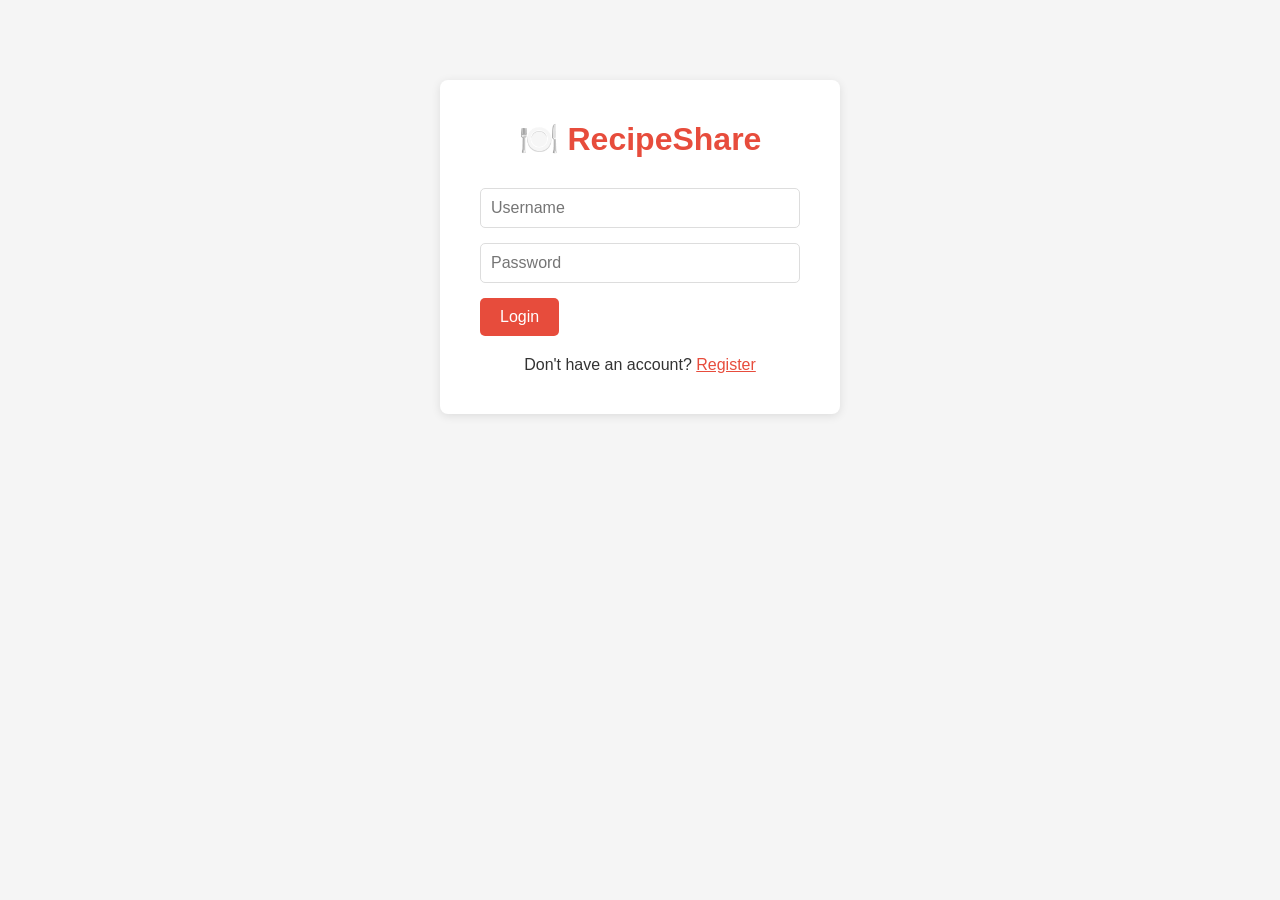
==== frontend/create_recipe.html @ fc5480e8 "Initial Frontend Part" ====
<!DOCTYPE html>
<html>
<head>
    <title>Create Recipe - RecipeShare</title>
    <link rel="stylesheet" href="css/style.css">
</head>
<body>
    <nav>
        <a href="index.html">🍽️ RecipeShare</a>
        <div class="nav-links">
            <a href="profile.html">My Profile</a>
            <button onclick="logout()">Logout</button>
        </div>
    </nav>
    <div class="container">
        <div class="card">
            <h1>Create Recipe</h1>
            <form id="createRecipeForm">
                <input type="text" id="title" placeholder="Recipe Title" />
                <textarea id="description" placeholder="Description" rows="4"></textarea>
                <input type="number" id="prep_time" placeholder="Prep time (mins)" />
                <input type="number" id="cook_time" placeholder="Cook time (mins)" />
                <select id="difficulty">
                    <option value="easy">Easy</option>
                    <option value="medium">Medium</option>
                    <option value="hard">Hard</option>
                </select>
                <input type="text" id="cuisine" placeholder="Cuisine (e.g. Indian)" />
                <input type="file" id="cover_image" accept="image/*" />
                <label>
                    <input type="checkbox" id="is_published" checked> Publish immediately
                </label><br><br>
                <button type="submit">Create Recipe</button>
            </form>
        </div>
    </div>
    <script src="js/api.js"></script>
    <script src="js/create_recipe.js"></script>
</body>
</html>
---- frontend/css/style.css ----
* {
    margin: 0;
    padding: 0;
    box-sizing: border-box;
}

body {
    font-family: Arial, sans-serif;
    background-color: #f5f5f5;
    color: #333;
}

nav {
    background-color: #e74c3c;
    padding: 15px 30px;
    display: flex;
    justify-content: space-between;
    align-items: center;
}

nav a {
    color: white;
    text-decoration: none;
    font-size: 20px;
    font-weight: bold;
}

nav .nav-links a, nav .nav-links button {
    color: white;
    text-decoration: none;
    margin-left: 15px;
    background: none;
    border: none;
    cursor: pointer;
    font-size: 16px;
}

.container {
    max-width: 900px;
    margin: 30px auto;
    padding: 0 20px;
}

.card {
    background: white;
    border-radius: 8px;
    padding: 20px;
    margin-bottom: 20px;
    box-shadow: 0 2px 4px rgba(0,0,0,0.1);
}

.card h2 {
    margin-bottom: 10px;
    color: #e74c3c;
}

.card p {
    margin-bottom: 8px;
    color: #666;
}

.card a {
    color: #e74c3c;
    text-decoration: none;
    font-weight: bold;
}

input, textarea, select {
    width: 100%;
    padding: 10px;
    margin-bottom: 15px;
    border: 1px solid #ddd;
    border-radius: 5px;
    font-size: 16px;
}

button {
    background-color: #e74c3c;
    color: white;
    padding: 10px 20px;
    border: none;
    border-radius: 5px;
    cursor: pointer;
    font-size: 16px;
}

button:hover {
    background-color: #c0392b;
}

.auth-container {
    max-width: 400px;
    margin: 80px auto;
    background: white;
    padding: 40px;
    border-radius: 8px;
    box-shadow: 0 2px 10px rgba(0,0,0,0.1);
}

.auth-container h1 {
    text-align: center;
    margin-bottom: 30px;
    color: #e74c3c;
}

.auth-container p {
    text-align: center;
    margin-top: 20px;
}

.auth-container a {
    color: #e74c3c;
}

.profile-header {
    text-align: center;
    padding: 30px;
    background: white;
    border-radius: 8px;
    margin-bottom: 20px;
    box-shadow: 0 2px 4px rgba(0,0,0,0.1);
}

.profile-header img {
    border-radius: 50%;
    margin-bottom: 15px;
}

.profile-stats {
    display: flex;
    justify-content: center;
    gap: 30px;
    margin-top: 15px;
}

.profile-stats p {
    text-align: center;
    font-weight: bold;
}

.like-btn {
    background: none;
    border: 1px solid #e74c3c;
    color: #e74c3c;
    padding: 8px 16px;
    border-radius: 20px;
    cursor: pointer;
    font-size: 14px;
}

.like-btn:hover {
    background-color: #e74c3c;
    color: white;
}
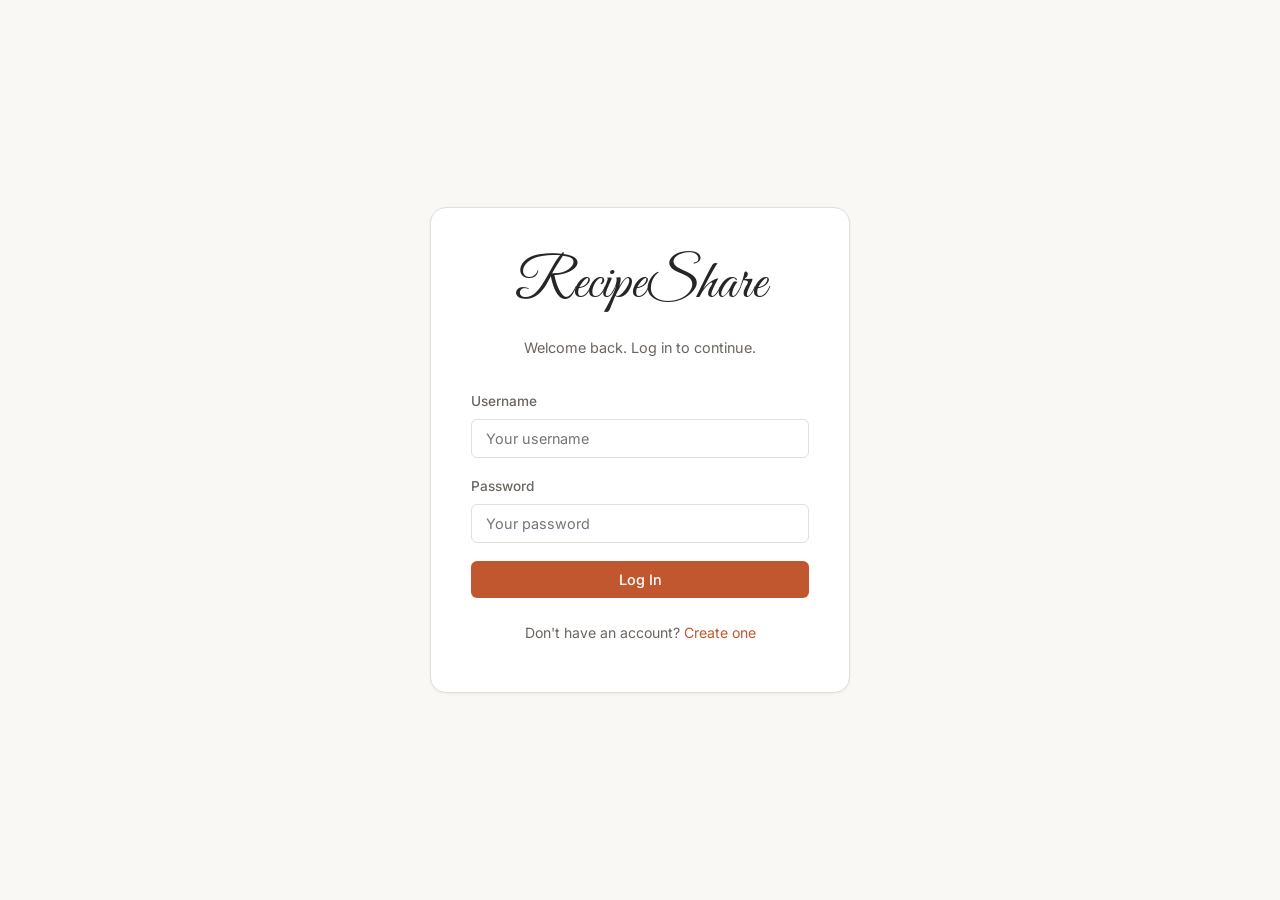
==== commit 964117a5: "UI: Complete premium frontend redesign with updated typography, dark themes, and refined layouts" ====
--- a/frontend/create_recipe.html
+++ b/frontend/create_recipe.html
@@ -1,40 +1,117 @@
 <!DOCTYPE html>
-<html>
+<html lang="en">
 <head>
-    <title>Create Recipe - RecipeShare</title>
+    <meta charset="UTF-8">
+    <meta name="viewport" content="width=device-width, initial-scale=1.0">
+    <title>Create Recipe — RecipeShare</title>
+    <meta name="description" content="Share a new recipe with the RecipeShare community.">
     <link rel="stylesheet" href="css/style.css">
 </head>
 <body>
-    <nav>
-        <a href="index.html">🍽️ RecipeShare</a>
-        <div class="nav-links">
-            <a href="profile.html">My Profile</a>
-            <button onclick="logout()">Logout</button>
+    <nav class="navbar">
+        <div class="navbar-inner">
+            <a href="index.html" class="navbar-brand">
+                 RecipeShare
+            </a>
+            <div class="nav-links">
+                <a href="index.html">Home</a>
+                <a href="profile.html">Profile</a>
+                <button class="btn-logout" onclick="logout()">Logout</button>
+            </div>
         </div>
     </nav>
+
     <div class="container">
-        <div class="card">
-            <h1>Create Recipe</h1>
-            <form id="createRecipeForm">
-                <input type="text" id="title" placeholder="Recipe Title" />
-                <textarea id="description" placeholder="Description" rows="4"></textarea>
-                <input type="number" id="prep_time" placeholder="Prep time (mins)" />
-                <input type="number" id="cook_time" placeholder="Cook time (mins)" />
-                <select id="difficulty">
-                    <option value="easy">Easy</option>
-                    <option value="medium">Medium</option>
-                    <option value="hard">Hard</option>
-                </select>
-                <input type="text" id="cuisine" placeholder="Cuisine (e.g. Indian)" />
-                <input type="file" id="cover_image" accept="image/*" />
-                <label>
-                    <input type="checkbox" id="is_published" checked> Publish immediately
-                </label><br><br>
-                <button type="submit">Create Recipe</button>
-            </form>
+        <div class="page-header">
+            <h1>Create a Recipe</h1>
+            <p>Share your culinary creation with the community</p>
         </div>
+
+        <form id="createRecipeForm">
+            <!-- Details Section -->
+            <div class="card">
+                <h2>Details</h2>
+                <div class="form-group">
+                    <label for="title">Recipe Title</label>
+                    <input type="text" id="title" class="form-input" placeholder="e.g. Classic Butter Chicken" required />
+                </div>
+
+                <div class="form-group">
+                    <label for="description">Description</label>
+                    <textarea id="description" class="form-input" placeholder="Tell people about this recipe..." rows="4" required></textarea>
+                </div>
+
+                <div class="form-row">
+                    <div class="form-group">
+                        <label for="prep_time">Prep Time (minutes)</label>
+                        <input type="number" id="prep_time" class="form-input" placeholder="15" min="0" required />
+                    </div>
+                    <div class="form-group">
+                        <label for="cook_time">Cook Time (minutes)</label>
+                        <input type="number" id="cook_time" class="form-input" placeholder="30" min="0" required />
+                    </div>
+                </div>
+
+                <div class="form-group">
+                    <label>Difficulty</label>
+                    <div class="difficulty-options">
+                        <div class="difficulty-option">
+                            <input type="radio" name="difficulty" id="diff-easy" value="easy" checked />
+                            <label for="diff-easy">Easy</label>
+                        </div>
+                        <div class="difficulty-option">
+                            <input type="radio" name="difficulty" id="diff-medium" value="medium" />
+                            <label for="diff-medium">Medium</label>
+                        </div>
+                        <div class="difficulty-option">
+                            <input type="radio" name="difficulty" id="diff-hard" value="hard" />
+                            <label for="diff-hard">Hard</label>
+                        </div>
+                    </div>
+                </div>
+
+                <div class="form-group">
+                    <label for="cuisine">Cuisine</label>
+                    <input type="text" id="cuisine" class="form-input" placeholder="e.g. Indian, Italian, Thai" required />
+                </div>
+
+                <div class="form-group">
+                    <label>Cover Image</label>
+                    <div class="image-upload-area" id="uploadArea">
+                        <input type="file" id="cover_image" accept="image/*" onchange="previewImage(this)" />
+                        <div class="upload-icon">📷</div>
+                        <div class="upload-text">Click to upload a cover photo</div>
+                    </div>
+                    <div class="image-preview" id="imagePreview">
+                        <img id="previewImg" src="" alt="Preview" />
+                    </div>
+                </div>
+
+                <label class="form-checkbox">
+                    <input type="checkbox" id="is_published" checked />
+                    Publish immediately
+                </label>
+            </div>
+
+            <!-- Ingredients Section -->
+            <div class="card">
+                <h2>Ingredients</h2>
+                <div id="ingredientsList"></div>
+                <button type="button" class="btn-add-row" onclick="addIngredientRow()">+ Add Ingredient</button>
+            </div>
+
+            <!-- Steps Section -->
+            <div class="card">
+                <h2>Steps</h2>
+                <div id="stepsList"></div>
+                <button type="button" class="btn-add-row" onclick="addStepRow()">+ Add Step</button>
+            </div>
+
+            <button type="submit" class="btn btn-primary btn-full" id="submitBtn">Create Recipe</button>
+        </form>
     </div>
+
     <script src="js/api.js"></script>
     <script src="js/create_recipe.js"></script>
 </body>
-</html>+</html>
--- a/frontend/css/style.css
+++ b/frontend/css/style.css
@@ -1,154 +1,1150 @@
-* {
+/* ============================================================
+   RecipeShare — Stylesheet
+   Warm editorial food magazine aesthetic
+   ============================================================ */
+
+@import url('https://fonts.googleapis.com/css2?family=DM+Serif+Display:ital@0;1&family=Inter:wght@400;500;600;700&family=Great+Vibes&display=swap');
+
+/* ---------- Design Tokens ---------- */
+:root {
+    --color-bg: #faf8f5;
+    --color-surface: #ffffff;
+    --color-surface-alt: #f3efe9;
+    --color-border: #e5dfd6;
+    --color-text: #2c2c2c;
+    --color-text-secondary: #6b6560;
+    --color-text-muted: #9a938b;
+    --color-accent: #c0572e;
+    --color-accent-hover: #a84a26;
+    --color-accent-light: #f5e6df;
+    --color-success: #3a7d44;
+    --color-error: #c43e3e;
+    --color-warning: #c48c2e;
+    --font-heading: 'DM Serif Display', Georgia, serif;
+    --font-body: 'Inter', -apple-system, sans-serif;
+    --radius-sm: 6px;
+    --radius-md: 10px;
+    --radius-lg: 16px;
+    --shadow-sm: 0 1px 3px rgba(0,0,0,0.06);
+    --shadow-md: 0 4px 12px rgba(0,0,0,0.08);
+    --shadow-lg: 0 8px 30px rgba(0,0,0,0.1);
+    --max-width: 1100px;
+    --transition: 0.2s ease;
+}
+
+/* ---------- Reset ---------- */
+*, *::before, *::after {
     margin: 0;
     padding: 0;
     box-sizing: border-box;
 }
 
+html { scroll-behavior: smooth; }
+
 body {
-    font-family: Arial, sans-serif;
-    background-color: #f5f5f5;
-    color: #333;
-}
-
-nav {
-    background-color: #e74c3c;
-    padding: 15px 30px;
-    display: flex;
+    font-family: var(--font-body);
+    background-color: var(--color-bg);
+    background-image: url('../img/bg.png');
+    background-repeat: repeat;
+    background-attachment: fixed;
+    background-size: 600px;
+    color: var(--color-text);
+    line-height: 1.6;
+    -webkit-font-smoothing: antialiased;
+}
+
+img { display: block; max-width: 100%; }
+a { color: var(--color-accent); text-decoration: none; }
+a:hover { color: var(--color-accent-hover); }
+ul, ol { list-style-position: inside; }
+
+/* ---------- Navigation ---------- */
+.navbar {
+    background-color: #1a1a1a; /* Dark charcoal */
+    background-image: url('../img/nav_bg.png'); /* Dark pattern */
+    background-size: 400px;
+    border-bottom: 1px solid #333333;
+    padding: 0 24px;
+    position: sticky;
+    top: 0;
+    z-index: 100;
+}
+
+.navbar-inner {
+    max-width: var(--max-width);
+    margin: 0 auto;
+    display: flex;
+    align-items: center;
     justify-content: space-between;
-    align-items: center;
-}
-
-nav a {
-    color: white;
+    height: 60px; /* Slimmer, modern height */
+}
+
+.navbar-brand {
+    font-family: 'Great Vibes', cursive;
+    font-weight: 400;
+    font-size: 2.5rem;
+    color: #f5f5f5; /* Light off-white */
     text-decoration: none;
-    font-size: 20px;
-    font-weight: bold;
-}
-
-nav .nav-links a, nav .nav-links button {
-    color: white;
+    line-height: 1;
+}
+
+.navbar-brand:hover { color: #ffffff; }
+
+.brand-logo {
+    display: none; /* Hide logo completely */
+}
+
+.nav-links {
+    display: flex;
+    align-items: center;
+    gap: 8px;
+}
+
+.nav-links a {
+    color: #e0e0e0;
+    font-family: var(--font-heading);
+    font-size: 1.1rem;
+    font-weight: 500;
+    padding: 8px 12px;
+    transition: color var(--transition);
     text-decoration: none;
-    margin-left: 15px;
+    letter-spacing: 0.5px;
+}
+
+.nav-links a:hover {
+    color: var(--color-accent); /* Elegant terracotta hover instead of a grey box */
+}
+
+.nav-links .btn-nav {
+    background: transparent;
+    color: var(--color-accent);
+    padding: 4px 16px;
+    border-radius: 20px;
+    font-size: 1.1rem;
+    border: 1.5px solid var(--color-accent);
+    cursor: pointer;
+    font-family: var(--font-heading);
+    transition: all var(--transition);
+    margin-left: 8px;
+}
+
+.nav-links .btn-nav:hover {
+    background: var(--color-accent);
+    color: #ffffff;
+}
+
+.btn-logout {
+    background: transparent;
+    border: none;
+    color: #a0a0a0;
+    padding: 8px 12px;
+    cursor: pointer;
+    font-size: 1.1rem;
+    font-family: var(--font-heading);
+    transition: color var(--transition);
+    margin-left: 4px;
+}
+
+.btn-logout:hover {
+    color: #ffffff;
+}
+
+/* ---------- Layout ---------- */
+.container {
+    max-width: var(--max-width);
+    margin: 0 auto;
+    padding: 32px 24px;
+}
+
+.page-header {
+    margin-bottom: 32px;
+}
+
+.page-header h1 {
+    font-family: var(--font-heading);
+    font-size: 2rem;
+    font-weight: 400;
+    margin-bottom: 6px;
+}
+
+.page-header p {
+    color: var(--color-text-secondary);
+    font-size: 0.95rem;
+}
+
+/* ---------- Recipe Grid ---------- */
+.recipe-grid {
+    display: grid;
+    grid-template-columns: repeat(auto-fill, minmax(320px, 1fr));
+    gap: 24px;
+}
+
+/* ---------- Recipe Card ---------- */
+.recipe-card {
+    background: var(--color-surface);
+    border-radius: var(--radius-md);
+    overflow: hidden;
+    border: 1px solid var(--color-border);
+    transition: box-shadow var(--transition), transform var(--transition);
+}
+
+.recipe-card:hover {
+    box-shadow: var(--shadow-md);
+    transform: translateY(-2px);
+}
+
+.recipe-card-img {
+    width: 100%;
+    height: 200px;
+    object-fit: cover;
+    background: var(--color-surface-alt);
+}
+
+.recipe-card-img-placeholder {
+    width: 100%;
+    height: 200px;
+    background: var(--color-surface-alt);
+    display: flex;
+    align-items: center;
+    justify-content: center;
+    font-size: 3rem;
+    color: var(--color-text-muted);
+}
+
+.recipe-card-body {
+    padding: 18px 20px 20px;
+}
+
+.recipe-card-body h3 {
+    font-family: var(--font-heading);
+    font-size: 1.25rem;
+    font-weight: 400;
+    margin-bottom: 8px;
+    line-height: 1.3;
+}
+
+.recipe-card-body h3 a {
+    color: var(--color-text);
+}
+
+.recipe-card-body h3 a:hover {
+    color: var(--color-accent);
+}
+
+.recipe-card-meta {
+    display: flex;
+    flex-wrap: wrap;
+    gap: 12px;
+    font-size: 0.82rem;
+    color: var(--color-text-secondary);
+    margin-bottom: 10px;
+    font-family: var(--font-body);
+}
+
+.recipe-card-meta span {
+    display: flex;
+    align-items: center;
+    gap: 4px;
+}
+
+.recipe-card-desc {
+    font-size: 0.9rem;
+    color: var(--color-text-secondary);
+    line-height: 1.5;
+    display: -webkit-box;
+    -webkit-line-clamp: 2;
+    -webkit-box-orient: vertical;
+    overflow: hidden;
+    margin-bottom: 14px;
+}
+
+.recipe-card-footer {
+    display: flex;
+    align-items: center;
+    justify-content: space-between;
+    padding-top: 12px;
+    border-top: 1px solid var(--color-border);
+}
+
+.recipe-card-footer .author {
+    font-size: 0.82rem;
+    color: var(--color-text-muted);
+}
+
+.recipe-card-footer .likes {
+    font-size: 0.82rem;
+    color: var(--color-text-muted);
+    display: flex;
+    align-items: center;
+    gap: 4px;
+}
+
+/* ---------- Search Bar ---------- */
+.search-section {
+    margin-bottom: 28px;
+}
+
+.search-bar {
+    display: flex;
+    gap: 10px;
+    max-width: 560px;
+}
+
+.search-bar input {
+    flex: 1;
+    padding: 10px 16px;
+    border: 1px solid var(--color-border);
+    border-radius: var(--radius-sm);
+    font-size: 0.9rem;
+    font-family: var(--font-body);
+    background: var(--color-surface);
+    outline: none;
+    transition: border-color var(--transition);
+}
+
+.search-bar input:focus {
+    border-color: var(--color-accent);
+}
+
+.search-bar button {
+    padding: 10px 20px;
+    background: var(--color-accent);
+    color: #fff;
+    border: none;
+    border-radius: var(--radius-sm);
+    font-size: 0.9rem;
+    font-family: var(--font-body);
+    font-weight: 500;
+    cursor: pointer;
+    transition: background var(--transition);
+}
+
+.search-bar button:hover {
+    background: var(--color-accent-hover);
+}
+
+/* ---------- Pagination ---------- */
+.pagination {
+    display: flex;
+    align-items: center;
+    justify-content: center;
+    gap: 12px;
+    margin-top: 36px;
+    padding-top: 24px;
+    border-top: 1px solid var(--color-border);
+}
+
+.pagination button {
+    padding: 8px 18px;
+    background: var(--color-surface);
+    color: var(--color-text-secondary);
+    border: 1px solid var(--color-border);
+    border-radius: var(--radius-sm);
+    font-size: 0.85rem;
+    font-family: var(--font-body);
+    cursor: pointer;
+    transition: border-color var(--transition), color var(--transition);
+}
+
+.pagination button:hover:not(:disabled) {
+    border-color: var(--color-accent);
+    color: var(--color-accent);
+}
+
+.pagination button:disabled {
+    opacity: 0.4;
+    cursor: default;
+}
+
+.pagination .page-info {
+    font-size: 0.85rem;
+    color: var(--color-text-muted);
+}
+
+/* ---------- Auth Pages ---------- */
+.auth-page {
+    min-height: 100vh;
+    display: flex;
+    align-items: center;
+    justify-content: center;
+    background: var(--color-bg);
+    padding: 24px;
+}
+
+.auth-card {
+    background: var(--color-surface);
+    border: 1px solid var(--color-border);
+    border-radius: var(--radius-lg);
+    padding: 48px 40px;
+    width: 100%;
+    max-width: 420px;
+    box-shadow: var(--shadow-sm);
+}
+
+.auth-card .brand {
+    font-family: 'Great Vibes', cursive;
+    font-weight: 400;
+    font-size: 3.5rem;
+    color: #262626;
+    text-align: center;
+    margin-bottom: 24px;
+    line-height: 1;
+}
+
+.auth-card .subtitle {
+    text-align: center;
+    color: var(--color-text-secondary);
+    font-size: 0.9rem;
+    margin-bottom: 32px;
+}
+
+.auth-card .auth-footer {
+    text-align: center;
+    margin-top: 24px;
+    font-size: 0.88rem;
+    color: var(--color-text-secondary);
+}
+
+/* ---------- Forms ---------- */
+.form-group {
+    margin-bottom: 18px;
+}
+
+.form-group label {
+    display: block;
+    font-size: 0.85rem;
+    font-weight: 500;
+    color: var(--color-text-secondary);
+    margin-bottom: 6px;
+}
+
+.form-input {
+    width: 100%;
+    padding: 10px 14px;
+    border: 1px solid var(--color-border);
+    border-radius: var(--radius-sm);
+    font-size: 0.9rem;
+    font-family: var(--font-body);
+    background: var(--color-surface);
+    color: var(--color-text);
+    outline: none;
+    transition: border-color var(--transition);
+}
+
+.form-input:focus {
+    border-color: var(--color-accent);
+}
+
+textarea.form-input {
+    resize: vertical;
+    min-height: 100px;
+}
+
+select.form-input {
+    cursor: pointer;
+    appearance: none;
+    background-image: url("data:image/svg+xml;charset=UTF-8,%3csvg xmlns='http://www.w3.org/2000/svg' viewBox='0 0 24 24' fill='none' stroke='%236b6560' stroke-width='2' stroke-linecap='round' stroke-linejoin='round'%3e%3cpolyline points='6 9 12 15 18 9'%3e%3c/polyline%3e%3c/svg%3e");
+    background-repeat: no-repeat;
+    background-position: right 12px center;
+    background-size: 16px;
+    padding-right: 36px;
+}
+
+.form-input-error {
+    border-color: var(--color-error);
+}
+
+.form-error-text {
+    color: var(--color-error);
+    font-size: 0.8rem;
+    margin-top: 4px;
+}
+
+.form-hint {
+    color: var(--color-text-muted);
+    font-size: 0.78rem;
+    margin-top: 4px;
+}
+
+.form-row {
+    display: grid;
+    grid-template-columns: 1fr 1fr;
+    gap: 14px;
+}
+
+.form-checkbox {
+    display: flex;
+    align-items: center;
+    gap: 8px;
+    font-size: 0.9rem;
+    color: var(--color-text-secondary);
+    cursor: pointer;
+}
+
+.form-checkbox input[type="checkbox"] {
+    width: 18px;
+    height: 18px;
+    accent-color: var(--color-accent);
+    cursor: pointer;
+}
+
+/* ---------- Buttons ---------- */
+.btn {
+    display: inline-flex;
+    align-items: center;
+    justify-content: center;
+    gap: 6px;
+    padding: 10px 22px;
+    border-radius: var(--radius-sm);
+    font-size: 0.9rem;
+    font-family: var(--font-body);
+    font-weight: 500;
+    cursor: pointer;
+    border: none;
+    transition: background var(--transition), opacity var(--transition);
+}
+
+.btn:disabled {
+    opacity: 0.6;
+    cursor: default;
+}
+
+.btn-primary {
+    background: var(--color-accent);
+    color: #fff;
+}
+
+.btn-primary:hover:not(:disabled) {
+    background: var(--color-accent-hover);
+}
+
+.btn-full {
+    width: 100%;
+}
+
+.btn-secondary {
+    background: var(--color-surface-alt);
+    color: var(--color-text);
+    border: 1px solid var(--color-border);
+}
+
+.btn-secondary:hover:not(:disabled) {
+    background: var(--color-border);
+}
+
+.btn-outline {
+    background: transparent;
+    color: var(--color-accent);
+    border: 1px solid var(--color-accent);
+}
+
+.btn-outline:hover:not(:disabled) {
+    background: var(--color-accent-light);
+}
+
+.btn-sm {
+    padding: 6px 14px;
+    font-size: 0.82rem;
+}
+
+.btn-danger {
+    background: none;
+    color: var(--color-error);
+    border: 1px solid var(--color-error);
+    padding: 4px 10px;
+    font-size: 0.78rem;
+}
+
+.btn-danger:hover:not(:disabled) {
+    background: var(--color-error);
+    color: #fff;
+}
+
+.btn-like {
+    background: none;
+    border: 1px solid var(--color-border);
+    color: var(--color-text-secondary);
+    padding: 8px 18px;
+    border-radius: 24px;
+    font-size: 0.85rem;
+    font-family: var(--font-body);
+    cursor: pointer;
+    transition: all var(--transition);
+}
+
+.btn-like:hover {
+    border-color: var(--color-accent);
+    color: var(--color-accent);
+}
+
+.btn-like.liked {
+    background: var(--color-accent-light);
+    border-color: var(--color-accent);
+    color: var(--color-accent);
+}
+
+/* ---------- Card (generic) ---------- */
+.card {
+    background: var(--color-surface);
+    border: 1px solid var(--color-border);
+    border-radius: var(--radius-md);
+    padding: 24px;
+    margin-bottom: 20px;
+}
+
+.card h2 {
+    font-family: var(--font-heading);
+    font-size: 1.3rem;
+    font-weight: 400;
+    margin-bottom: 16px;
+}
+
+/* ---------- Recipe Detail Page ---------- */
+.recipe-hero {
+    position: relative;
+    border-radius: var(--radius-lg);
+    overflow: hidden;
+    margin-bottom: 28px;
+}
+
+.recipe-hero img {
+    width: 100%;
+    height: 380px;
+    object-fit: cover;
+}
+
+.recipe-hero-placeholder {
+    width: 100%;
+    height: 260px;
+    background: var(--color-surface-alt);
+    display: flex;
+    align-items: center;
+    justify-content: center;
+    font-size: 4rem;
+    border-radius: var(--radius-lg);
+    margin-bottom: 28px;
+}
+
+.recipe-title-section {
+    margin-bottom: 24px;
+}
+
+.recipe-title-section h1 {
+    font-family: var(--font-heading);
+    font-size: 2.2rem;
+    font-weight: 400;
+    line-height: 1.2;
+    margin-bottom: 10px;
+}
+
+.recipe-title-section .recipe-desc {
+    font-size: 1rem;
+    color: var(--color-text-secondary);
+    line-height: 1.6;
+    margin-bottom: 16px;
+}
+
+.recipe-info-bar {
+    display: flex;
+    flex-wrap: wrap;
+    gap: 20px;
+    padding: 16px 0;
+    border-top: 1px solid var(--color-border);
+    border-bottom: 1px solid var(--color-border);
+    margin-bottom: 28px;
+}
+
+.recipe-info-item {
+    text-align: center;
+}
+
+.recipe-info-item .label {
+    font-size: 0.72rem;
+    text-transform: uppercase;
+    letter-spacing: 0.06em;
+    color: var(--color-text-muted);
+    margin-bottom: 2px;
+}
+
+.recipe-info-item .value {
+    font-size: 0.95rem;
+    font-weight: 600;
+    color: var(--color-text);
+}
+
+.recipe-actions {
+    display: flex;
+    gap: 12px;
+    margin-bottom: 28px;
+}
+
+/* ---------- Ingredients List ---------- */
+.ingredient-list {
+    list-style: none;
+}
+
+.ingredient-list li {
+    padding: 10px 0;
+    border-bottom: 1px solid var(--color-surface-alt);
+    font-size: 0.93rem;
+    display: flex;
+    align-items: center;
+    justify-content: space-between;
+}
+
+.ingredient-list li:last-child {
+    border-bottom: none;
+}
+
+.ingredient-qty {
+    font-weight: 600;
+    color: var(--color-accent);
+    margin-right: 6px;
+}
+
+/* ---------- Steps List ---------- */
+.steps-list {
+    list-style: none;
+    counter-reset: step-counter;
+}
+
+.steps-list li {
+    counter-increment: step-counter;
+    padding: 14px 0;
+    border-bottom: 1px solid var(--color-surface-alt);
+    font-size: 0.93rem;
+    line-height: 1.6;
+    display: flex;
+    align-items: flex-start;
+    gap: 14px;
+}
+
+.steps-list li:last-child {
+    border-bottom: none;
+}
+
+.steps-list li::before {
+    content: counter(step-counter);
+    flex-shrink: 0;
+    width: 30px;
+    height: 30px;
+    background: var(--color-accent-light);
+    color: var(--color-accent);
+    border-radius: 50%;
+    display: flex;
+    align-items: center;
+    justify-content: center;
+    font-size: 0.82rem;
+    font-weight: 600;
+}
+
+.step-content {
+    flex: 1;
+    display: flex;
+    align-items: flex-start;
+    justify-content: space-between;
+    gap: 10px;
+}
+
+/* ---------- Add Form (inline on recipe detail) ---------- */
+.inline-add-form {
+    display: flex;
+    gap: 8px;
+    align-items: flex-end;
+    flex-wrap: wrap;
+    margin-top: 14px;
+    padding-top: 14px;
+    border-top: 1px solid var(--color-surface-alt);
+}
+
+.inline-add-form .form-input {
+    flex: 1;
+    min-width: 100px;
+    margin-bottom: 0;
+}
+
+.inline-add-form .btn {
+    white-space: nowrap;
+}
+
+/* ---------- Profile Page ---------- */
+.profile-header {
+    background: var(--color-surface);
+    border: 1px solid var(--color-border);
+    border-radius: var(--radius-lg);
+    padding: 36px;
+    text-align: center;
+    margin-bottom: 28px;
+}
+
+.profile-avatar {
+    width: 96px;
+    height: 96px;
+    border-radius: 50%;
+    object-fit: cover;
+    margin: 0 auto 16px;
+    border: 3px solid var(--color-surface-alt);
+    background: var(--color-surface-alt);
+}
+
+.profile-header h1 {
+    font-family: var(--font-heading);
+    font-size: 1.6rem;
+    font-weight: 400;
+    margin-bottom: 6px;
+}
+
+.profile-bio {
+    color: var(--color-text-secondary);
+    font-size: 0.9rem;
+    margin-bottom: 20px;
+    max-width: 420px;
+    margin-left: auto;
+    margin-right: auto;
+}
+
+.profile-stats {
+    display: flex;
+    justify-content: center;
+    gap: 36px;
+}
+
+.profile-stat {
+    text-align: center;
+}
+
+.profile-stat .number {
+    font-size: 1.3rem;
+    font-weight: 700;
+    color: var(--color-text);
+    display: block;
+}
+
+.profile-stat .label {
+    font-size: 0.78rem;
+    text-transform: uppercase;
+    letter-spacing: 0.05em;
+    color: var(--color-text-muted);
+}
+
+.section-title {
+    font-family: var(--font-heading);
+    font-size: 1.4rem;
+    font-weight: 400;
+    margin-bottom: 20px;
+}
+
+/* ---------- Edit Profile Form ---------- */
+.edit-form {
+    background: var(--color-surface);
+    border: 1px solid var(--color-border);
+    border-radius: var(--radius-md);
+    padding: 28px;
+    margin-top: 20px;
+    display: none;
+}
+
+.edit-form.visible {
+    display: block;
+}
+
+/* ---------- Difficulty Selector ---------- */
+.difficulty-options {
+    display: flex;
+    gap: 10px;
+}
+
+.difficulty-option {
+    flex: 1;
+}
+
+.difficulty-option input[type="radio"] {
+    display: none;
+}
+
+.difficulty-option label {
+    display: block;
+    text-align: center;
+    padding: 10px;
+    border: 1px solid var(--color-border);
+    border-radius: var(--radius-sm);
+    font-size: 0.85rem;
+    font-weight: 500;
+    color: var(--color-text-secondary);
+    cursor: pointer;
+    transition: all var(--transition);
+}
+
+.difficulty-option input[type="radio"]:checked + label {
+    border-color: var(--color-accent);
+    background: var(--color-accent-light);
+    color: var(--color-accent);
+}
+
+.difficulty-option label:hover {
+    border-color: var(--color-text-muted);
+}
+
+/* ---------- Image Preview ---------- */
+.image-upload-area {
+    border: 2px dashed var(--color-border);
+    border-radius: var(--radius-md);
+    padding: 28px;
+    text-align: center;
+    cursor: pointer;
+    transition: border-color var(--transition);
+    position: relative;
+}
+
+.image-upload-area:hover {
+    border-color: var(--color-text-muted);
+}
+
+.image-upload-area input[type="file"] {
+    position: absolute;
+    inset: 0;
+    opacity: 0;
+    cursor: pointer;
+}
+
+.image-upload-area .upload-icon {
+    font-size: 2rem;
+    margin-bottom: 8px;
+}
+
+.image-upload-area .upload-text {
+    font-size: 0.85rem;
+    color: var(--color-text-muted);
+}
+
+.image-preview {
+    margin-top: 12px;
+    border-radius: var(--radius-md);
+    overflow: hidden;
+    display: none;
+}
+
+.image-preview img {
+    width: 100%;
+    height: 200px;
+    object-fit: cover;
+}
+
+.image-preview.has-image {
+    display: block;
+}
+
+/* ---------- Dynamic List (add ingredients/steps on create page) ---------- */
+.dynamic-list-item {
+    display: flex;
+    gap: 8px;
+    align-items: center;
+    margin-bottom: 8px;
+}
+
+.dynamic-list-item .form-input {
+    margin-bottom: 0;
+}
+
+.dynamic-list-item .btn-remove {
     background: none;
     border: none;
-    cursor: pointer;
-    font-size: 16px;
-}
-
-.container {
-    max-width: 900px;
-    margin: 30px auto;
-    padding: 0 20px;
-}
-
-.card {
-    background: white;
-    border-radius: 8px;
-    padding: 20px;
-    margin-bottom: 20px;
-    box-shadow: 0 2px 4px rgba(0,0,0,0.1);
-}
-
-.card h2 {
+    color: var(--color-text-muted);
+    cursor: pointer;
+    font-size: 1.1rem;
+    padding: 6px;
+    transition: color var(--transition);
+    flex-shrink: 0;
+}
+
+.dynamic-list-item .btn-remove:hover {
+    color: var(--color-error);
+}
+
+.btn-add-row {
+    background: none;
+    border: 1px dashed var(--color-border);
+    color: var(--color-text-secondary);
+    padding: 8px 16px;
+    border-radius: var(--radius-sm);
+    font-size: 0.85rem;
+    font-family: var(--font-body);
+    cursor: pointer;
+    width: 100%;
+    margin-top: 4px;
+    transition: border-color var(--transition), color var(--transition);
+}
+
+.btn-add-row:hover {
+    border-color: var(--color-accent);
+    color: var(--color-accent);
+}
+
+/* ---------- Toast Notifications ---------- */
+.toast-container {
+    position: fixed;
+    top: 80px;
+    right: 24px;
+    z-index: 1000;
+    display: flex;
+    flex-direction: column;
+    gap: 8px;
+}
+
+.toast {
+    background: var(--color-surface);
+    border: 1px solid var(--color-border);
+    border-radius: var(--radius-sm);
+    padding: 12px 20px;
+    font-size: 0.88rem;
+    box-shadow: var(--shadow-md);
+    display: flex;
+    align-items: center;
+    gap: 10px;
+    min-width: 260px;
+    max-width: 380px;
+    animation: toast-in 0.3s ease;
+}
+
+.toast.toast-success { border-left: 3px solid var(--color-success); }
+.toast.toast-error { border-left: 3px solid var(--color-error); }
+.toast.toast-info { border-left: 3px solid var(--color-accent); }
+
+.toast.toast-out {
+    animation: toast-out 0.25s ease forwards;
+}
+
+@keyframes toast-in {
+    from { opacity: 0; transform: translateX(30px); }
+    to { opacity: 1; transform: translateX(0); }
+}
+
+@keyframes toast-out {
+    from { opacity: 1; transform: translateX(0); }
+    to { opacity: 0; transform: translateX(30px); }
+}
+
+/* ---------- Loading Skeleton ---------- */
+.skeleton {
+    background: linear-gradient(90deg, var(--color-surface-alt) 25%, var(--color-border) 50%, var(--color-surface-alt) 75%);
+    background-size: 200% 100%;
+    animation: skeleton-shimmer 1.5s ease infinite;
+    border-radius: var(--radius-sm);
+}
+
+@keyframes skeleton-shimmer {
+    0% { background-position: 200% 0; }
+    100% { background-position: -200% 0; }
+}
+
+.skeleton-card {
+    background: var(--color-surface);
+    border: 1px solid var(--color-border);
+    border-radius: var(--radius-md);
+    overflow: hidden;
+}
+
+.skeleton-card .skeleton-img {
+    height: 200px;
+}
+
+.skeleton-card .skeleton-body {
+    padding: 18px 20px;
+}
+
+.skeleton-card .skeleton-title {
+    height: 20px;
+    width: 70%;
     margin-bottom: 10px;
-    color: #e74c3c;
-}
-
-.card p {
+}
+
+.skeleton-card .skeleton-text {
+    height: 14px;
+    width: 100%;
     margin-bottom: 8px;
-    color: #666;
-}
-
-.card a {
-    color: #e74c3c;
-    text-decoration: none;
-    font-weight: bold;
-}
-
-input, textarea, select {
-    width: 100%;
-    padding: 10px;
-    margin-bottom: 15px;
-    border: 1px solid #ddd;
-    border-radius: 5px;
-    font-size: 16px;
-}
-
-button {
-    background-color: #e74c3c;
-    color: white;
-    padding: 10px 20px;
-    border: none;
-    border-radius: 5px;
-    cursor: pointer;
-    font-size: 16px;
-}
-
-button:hover {
-    background-color: #c0392b;
-}
-
-.auth-container {
-    max-width: 400px;
-    margin: 80px auto;
-    background: white;
-    padding: 40px;
-    border-radius: 8px;
-    box-shadow: 0 2px 10px rgba(0,0,0,0.1);
-}
-
-.auth-container h1 {
+}
+
+.skeleton-card .skeleton-text-short {
+    height: 14px;
+    width: 50%;
+}
+
+/* ---------- Empty State ---------- */
+.empty-state {
     text-align: center;
-    margin-bottom: 30px;
-    color: #e74c3c;
-}
-
-.auth-container p {
-    text-align: center;
-    margin-top: 20px;
-}
-
-.auth-container a {
-    color: #e74c3c;
-}
-
-.profile-header {
-    text-align: center;
-    padding: 30px;
-    background: white;
-    border-radius: 8px;
-    margin-bottom: 20px;
-    box-shadow: 0 2px 4px rgba(0,0,0,0.1);
-}
-
-.profile-header img {
-    border-radius: 50%;
-    margin-bottom: 15px;
-}
-
-.profile-stats {
-    display: flex;
-    justify-content: center;
-    gap: 30px;
-    margin-top: 15px;
-}
-
-.profile-stats p {
-    text-align: center;
-    font-weight: bold;
-}
-
-.like-btn {
-    background: none;
-    border: 1px solid #e74c3c;
-    color: #e74c3c;
-    padding: 8px 16px;
-    border-radius: 20px;
-    cursor: pointer;
-    font-size: 14px;
-}
-
-.like-btn:hover {
-    background-color: #e74c3c;
-    color: white;
-}+    padding: 60px 20px;
+    color: var(--color-text-muted);
+}
+
+.empty-state .empty-icon {
+    font-size: 3rem;
+    margin-bottom: 12px;
+}
+
+.empty-state p {
+    font-size: 0.95rem;
+}
+
+/* ---------- Responsive ---------- */
+@media (max-width: 768px) {
+    .recipe-grid {
+        grid-template-columns: 1fr;
+    }
+
+    .form-row {
+        grid-template-columns: 1fr;
+    }
+
+    .navbar-inner {
+        height: auto;
+        padding: 12px 0;
+        flex-wrap: wrap;
+        gap: 10px;
+    }
+
+    .nav-links {
+        flex-wrap: wrap;
+    }
+
+    .auth-card {
+        padding: 32px 24px;
+    }
+
+    .recipe-title-section h1 {
+        font-size: 1.6rem;
+    }
+
+    .recipe-info-bar {
+        gap: 14px;
+    }
+
+    .profile-stats {
+        gap: 20px;
+    }
+
+    .container {
+        padding: 20px 16px;
+    }
+
+    .inline-add-form {
+        flex-direction: column;
+    }
+
+    .inline-add-form .form-input {
+        width: 100%;
+    }
+}
+
+@media (max-width: 480px) {
+    .recipe-grid {
+        grid-template-columns: 1fr;
+    }
+
+    .search-bar {
+        flex-direction: column;
+    }
+
+    .difficulty-options {
+        flex-direction: column;
+    }
+}
